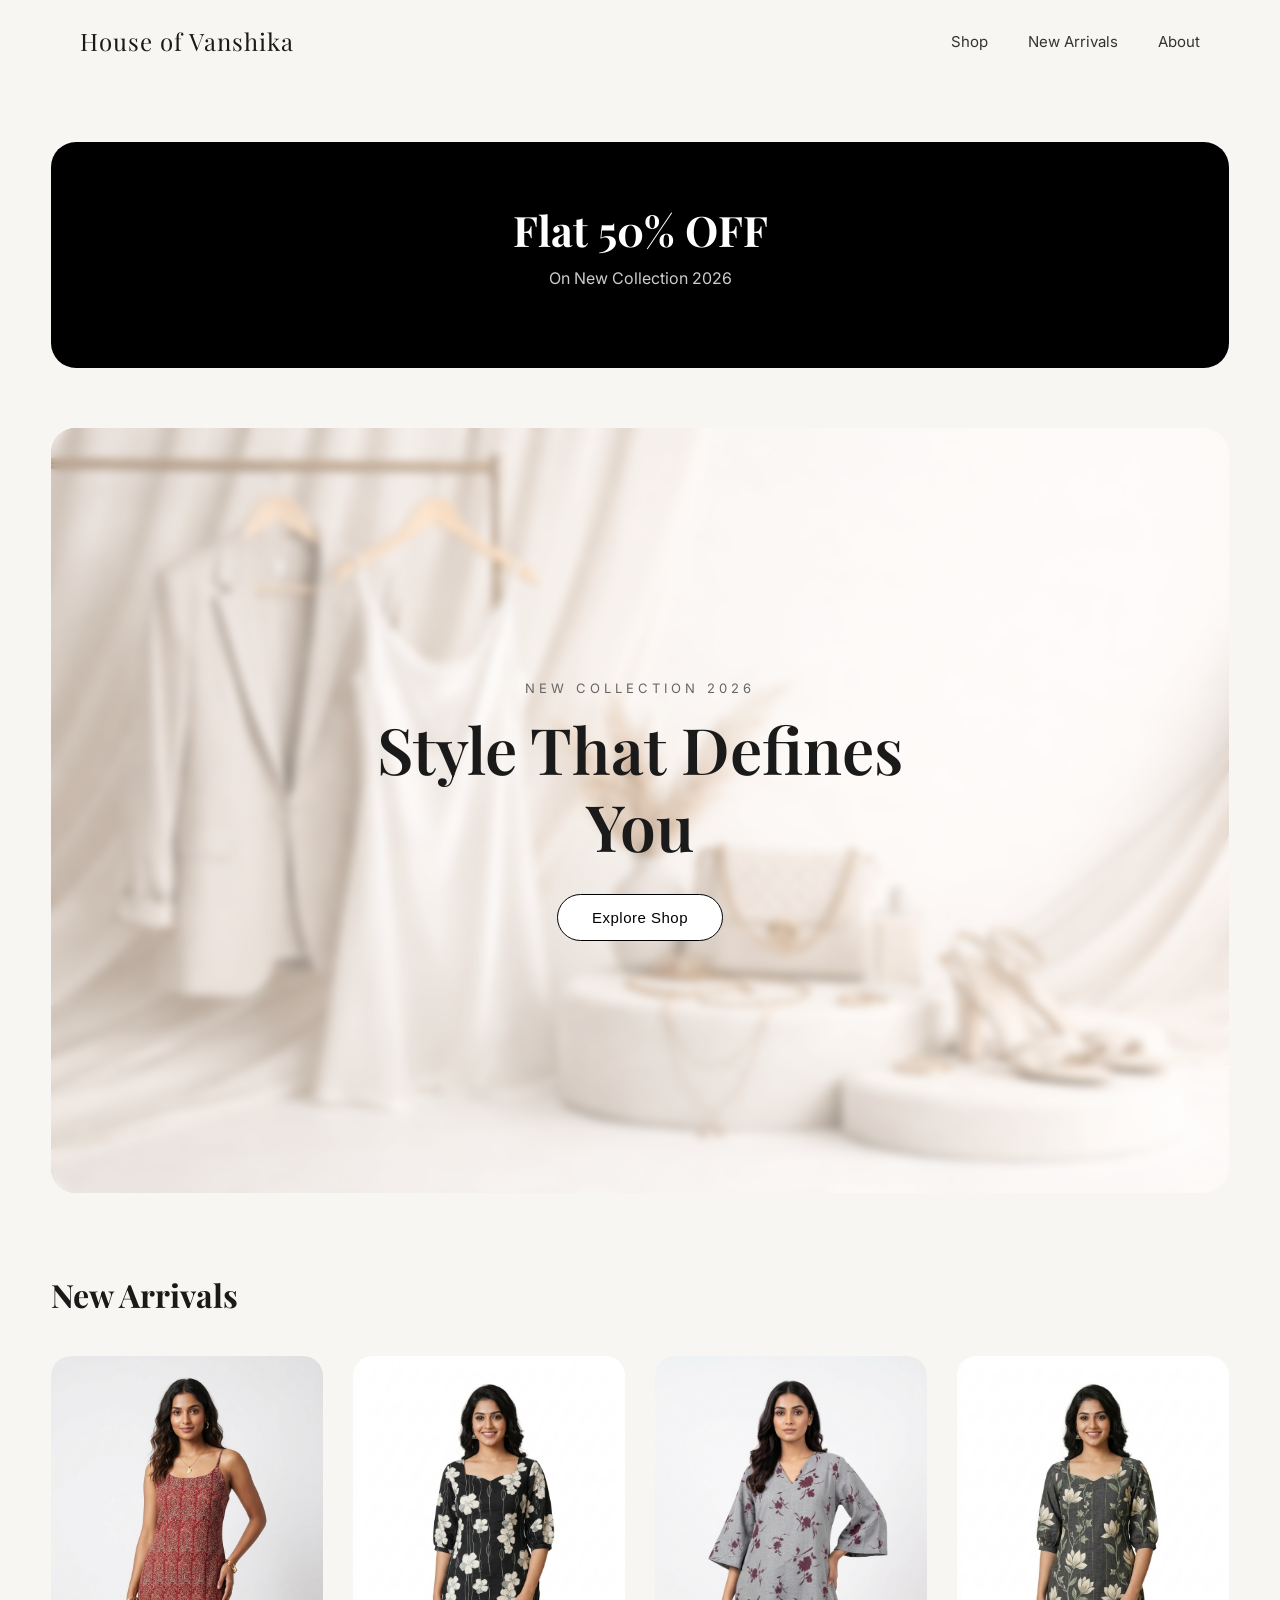
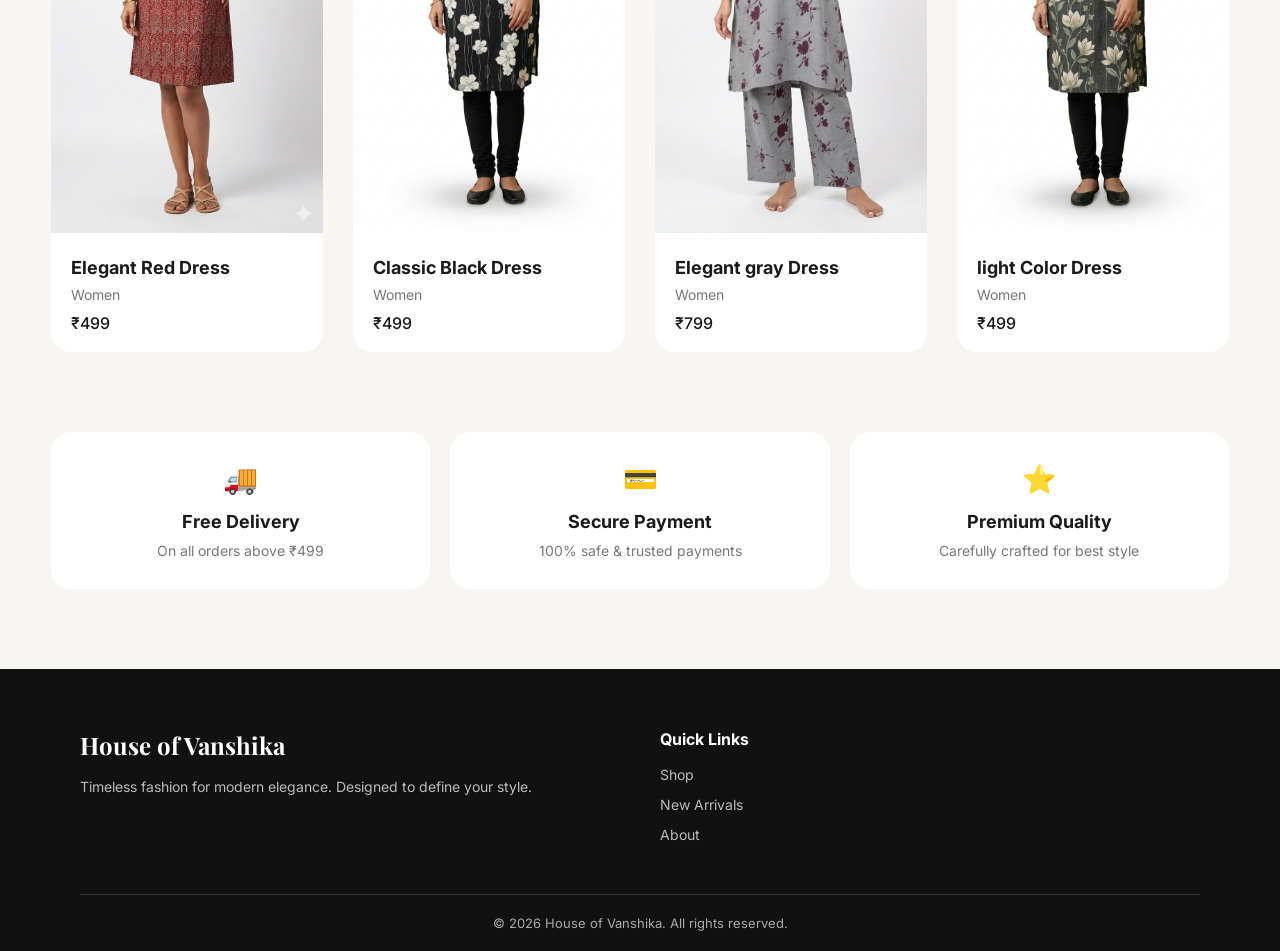
==== index.html @ 85616b70 "Add files via upload" ====
<!DOCTYPE html>
<html lang="en">
<head>
  <meta charset="UTF-8">
  <meta name="viewport" content="width=device-width, initial-scale=1.0">

  <title>House of Vanshika</title>

  <!-- Fonts -->
  <link href="https://fonts.googleapis.com/css2?family=Playfair+Display:wght@500;600&family=Inter:wght@300;400;500&display=swap" rel="stylesheet">

  <link rel="stylesheet" href=".//src/css/style.css">
</head>
<body>

  <!-- NAVBAR -->
  <nav class="navbar">
    <div class="logo">House of Vanshika</div>

    <ul class="nav-links">
      <li><a href="./src/shop.html">Shop</a></li>
      <li><a href="#new">New Arrivals</a></li>
      <li><a href="./src/about.html">About</a></li>
    </ul>

   
  </nav>

  <section class="offer">
  <div class="offer-content">
    <h2>Flat 50% OFF</h2>
    <p>On New Collection 2026</p>
    
  </div>
</section>

  <!-- HERO -->
  <section class="hero">
    <div class="hero-content">
      <p class="tag">NEW COLLECTION 2026</p>
      <h1>Style That Defines You</h1>
      <a href="./src/shop.html">
      <button class="btn">Explore Shop</button>
      </a>
    </div>
  </section>







  <section class="products" id="new">
  <h2 class="section-title">New Arrivals</h2>

  <div class="product-container" id="productContainer">
    <!-- Cards will come from JS automatically -->
  </div>
</section>




<!-- WHY CHOOSE US -->
<section class="features">
  <div class="feature-box">
    <span>🚚</span>
    <h3>Free Delivery</h3>
    <p>On all orders above ₹499</p>
  </div>

  <div class="feature-box">
    <span>💳</span>
    <h3>Secure Payment</h3>
    <p>100% safe & trusted payments</p>
  </div>

   <div class="feature-box">
    <span>⭐</span>
    <h3>Premium Quality</h3>
    <p>Carefully crafted for best style</p>
  </div>
</section>





<footer class="footer">
  <div class="footer-container">

    <!-- BRAND -->
    <div class="footer-col">
      <h2>House of Vanshika</h2>
      <p>Timeless fashion for modern elegance.  
      Designed to define your style.</p>
    </div>

    <!-- LINKS -->
    <div class="footer-col">
      <h3>Quick Links</h3>
      <ul>
        <li><a href="./src/shop.html">Shop</a></li>
        <li><a href="#new">New Arrivals</a></li>
        <li><a href="./src/about.html">About</a></li>
      </ul>
    </div>

   

    <!-- NEWSLETTER -->
  

  </div>

  <!-- BOTTOM -->
  <div class="footer-bottom">
    <p>© 2026 House of Vanshika. All rights reserved.</p>
  </div>
</footer>



<script src="./src/js/script.js"></script>
</body>
</html>
---- src/css/style.css ----
* {
  margin: 0;
  padding: 0;
  box-sizing: border-box;
}

html {
  scroll-behavior: smooth;
}

body {
  background: #f8f6f2;
  font-family: 'Inter', sans-serif;
  color: #1a1a1a;
}

/* NAVBAR */
.navbar {
  display: flex;
  justify-content: space-between;
  align-items: center;
  padding: 25px 80px;
  background: transparent;
}

.logo {
  font-family: 'Playfair Display', serif;
  font-size: 24px;
  letter-spacing: 1px;
}

.nav-links {
  display: flex;
  list-style: none;
  gap: 40px;
}

.nav-links a {
  text-decoration: none;
  color: #333;
  font-size: 15px;
  position: relative;
}

/* underline animation */
.nav-links a::after {
  content: "";
  position: absolute;
  width: 0%;
  height: 1px;
  bottom: -5px;
  left: 0;
  background: #000;
  transition: 0.3s;
}

.nav-links a:hover::after {
  width: 100%;
}

.icons span {
  margin-left: 20px;
  font-size: 18px;
  cursor: pointer;
}

/* HERO */
.hero {
  width: 92%;
  height: 85vh;
  margin: auto;
  border-radius: 25px;

  background: url('/images/bg_img.png') center/cover no-repeat;

  position: relative;
  display: flex;
  align-items: center;
  justify-content: center;

  overflow: hidden;
}

/* soft overlay */
.hero::before {
  content: "";
  position: absolute;
  inset: 0;
  background: rgba(255, 255, 255, 0.35);
  backdrop-filter: blur(4px);
}

/* CONTENT */
.hero-content {
  position: relative;
  text-align: center;
  max-width: 600px;
}

.tag {
  font-size: 13px;
  letter-spacing: 4px;
  color: #666;
  margin-bottom: 15px;
}

.hero h1 {
  font-family: 'Playfair Display', serif;
  font-size: 64px;
  font-weight: 600;
  line-height: 1.2;
  margin-bottom: 30px;
}

/* BUTTON */
.btn {
  padding: 14px 34px;
  border-radius: 50px;
  border: 1px solid #000;
  background: #fff;
  font-size: 15px;
  letter-spacing: 0.5px;
  cursor: pointer;
  transition: all 0.35s ease;
}

/* premium hover */
.btn:hover {
  background: #000;
  color: #fff;
  transform: translateY(-2px);
  box-shadow: 0 10px 25px rgba(0,0,0,0.15);
}

/* RESPONSIVE */
@media (max-width: 768px) {
  .navbar {
    padding: 20px 30px;
  }

  .nav-links {
    display: none;
  }

  .hero h1 {
    font-size: 40px;
  }
}


/* PRODUCTS SECTION */
.products {
  width: 92%;
  margin: 80px auto;
}

.section-title {
  font-family: 'Playfair Display', serif;
  font-size: 32px;
  margin-bottom: 40px;
}

/* GRID */
.product-container {
  display: grid;
  grid-template-columns: repeat(auto-fit, minmax(250px, 1fr));
  gap: 30px;
}

/* CARD */
.card {
  background: #fff;
  border-radius: 20px;
  overflow: hidden;
  transition: 0.4s ease;
  cursor: pointer;
}

/* IMAGE */
.card img {
  width: 100%;
  height: 80%;
  object-fit: cover;
}

/* CONTENT */
.card-content {
  padding: 20px;
}

.card-content h3 {
  font-size: 18px;
  margin-bottom: 8px;
}

.card-content p {
  color: #777;
  font-size: 14px;
}

.price {
  margin-top: 10px;
  font-weight: 500;
}

/* HOVER EFFECT */
.card:hover {
  transform: translateY(-10px);
  box-shadow: 0 15px 40px rgba(0,0,0,0.1);
}



/* FEATURES SECTION */
.features {
  width: 92%;
  margin: 60px auto;
  display: flex;
  justify-content: space-between;
  text-align: center;
  gap: 20px;
}

.feature-box {
  flex: 1;
  background: #fff;
  padding: 30px;
  border-radius: 20px;
  transition: 0.3s;
}

.feature-box span {
  font-size: 28px;
}

.feature-box h3 {
  margin: 15px 0 10px;
  font-size: 18px;
}

.feature-box p {
  font-size: 14px;
  color: #777;
}

.feature-box:hover {
  transform: translateY(-8px);
  box-shadow: 0 10px 30px rgba(0,0,0,0.08);
}


/* OFFER SECTION */
.offer {
  width: 92%;
  margin: 60px auto;
  border-radius: 25px;
  background: #000;
  color: #fff;
  text-align: center;
  padding: 60px 20px;
}

.offer h2 {
  font-family: 'Playfair Display', serif;
  font-size: 42px;
  margin-bottom: 10px;
}

.offer p {
  margin-bottom: 20px;
  color: #ccc;
}

.offer .btn {
  background: #fff;
  color: #000;
}

.offer .btn:hover {
  background: #ddd;
}


/* MOBILE FIX */
@media (max-width: 768px) {
  .features {
    flex-direction: column;
  }
}


/* FOOTER */
.footer {
  background: #111;
  color: #fff;
  padding: 60px 80px 20px;
  margin-top: 80px;
}

.footer-container {
  display: grid;
  grid-template-columns: repeat(auto-fit, minmax(220px, 1fr));
  gap: 40px;
}

/* COLUMN */
.footer-col h2 {
  font-family: 'Playfair Display', serif;
  margin-bottom: 15px;
}

.footer-col h3 {
  margin-bottom: 15px;
  font-size: 16px;
}

.footer-col p {
  font-size: 14px;
  color: #bbb;
  line-height: 1.6;
}

/* LINKS */
.footer-col ul {
  list-style: none;
}

.footer-col ul li {
  margin-bottom: 10px;
}

.footer-col ul a {
  text-decoration: none;
  color: #bbb;
  font-size: 14px;
  transition: 0.3s;
}

.footer-col ul a:hover {
  color: #fff;
  padding-left: 5px;
}

/* NEWSLETTER */
.newsletter-box {
  display: flex;
  margin-top: 10px;
}

.newsletter-box input {
  flex: 1;
  padding: 10px;
  border: none;
  outline: none;
  border-radius: 5px 0 0 5px;
}

.newsletter-box button {
  padding: 10px 15px;
  border: none;
  background: #fff;
  cursor: pointer;
  border-radius: 0 5px 5px 0;
}

/* BOTTOM */
.footer-bottom {
  border-top: 1px solid #333;
  margin-top: 40px;
  padding-top: 20px;
  text-align: center;
  font-size: 13px;
  color: #aaa;
}

/* MOBILE */
@media (max-width: 768px) {
  .footer {
    padding: 40px 20px;
  }
}
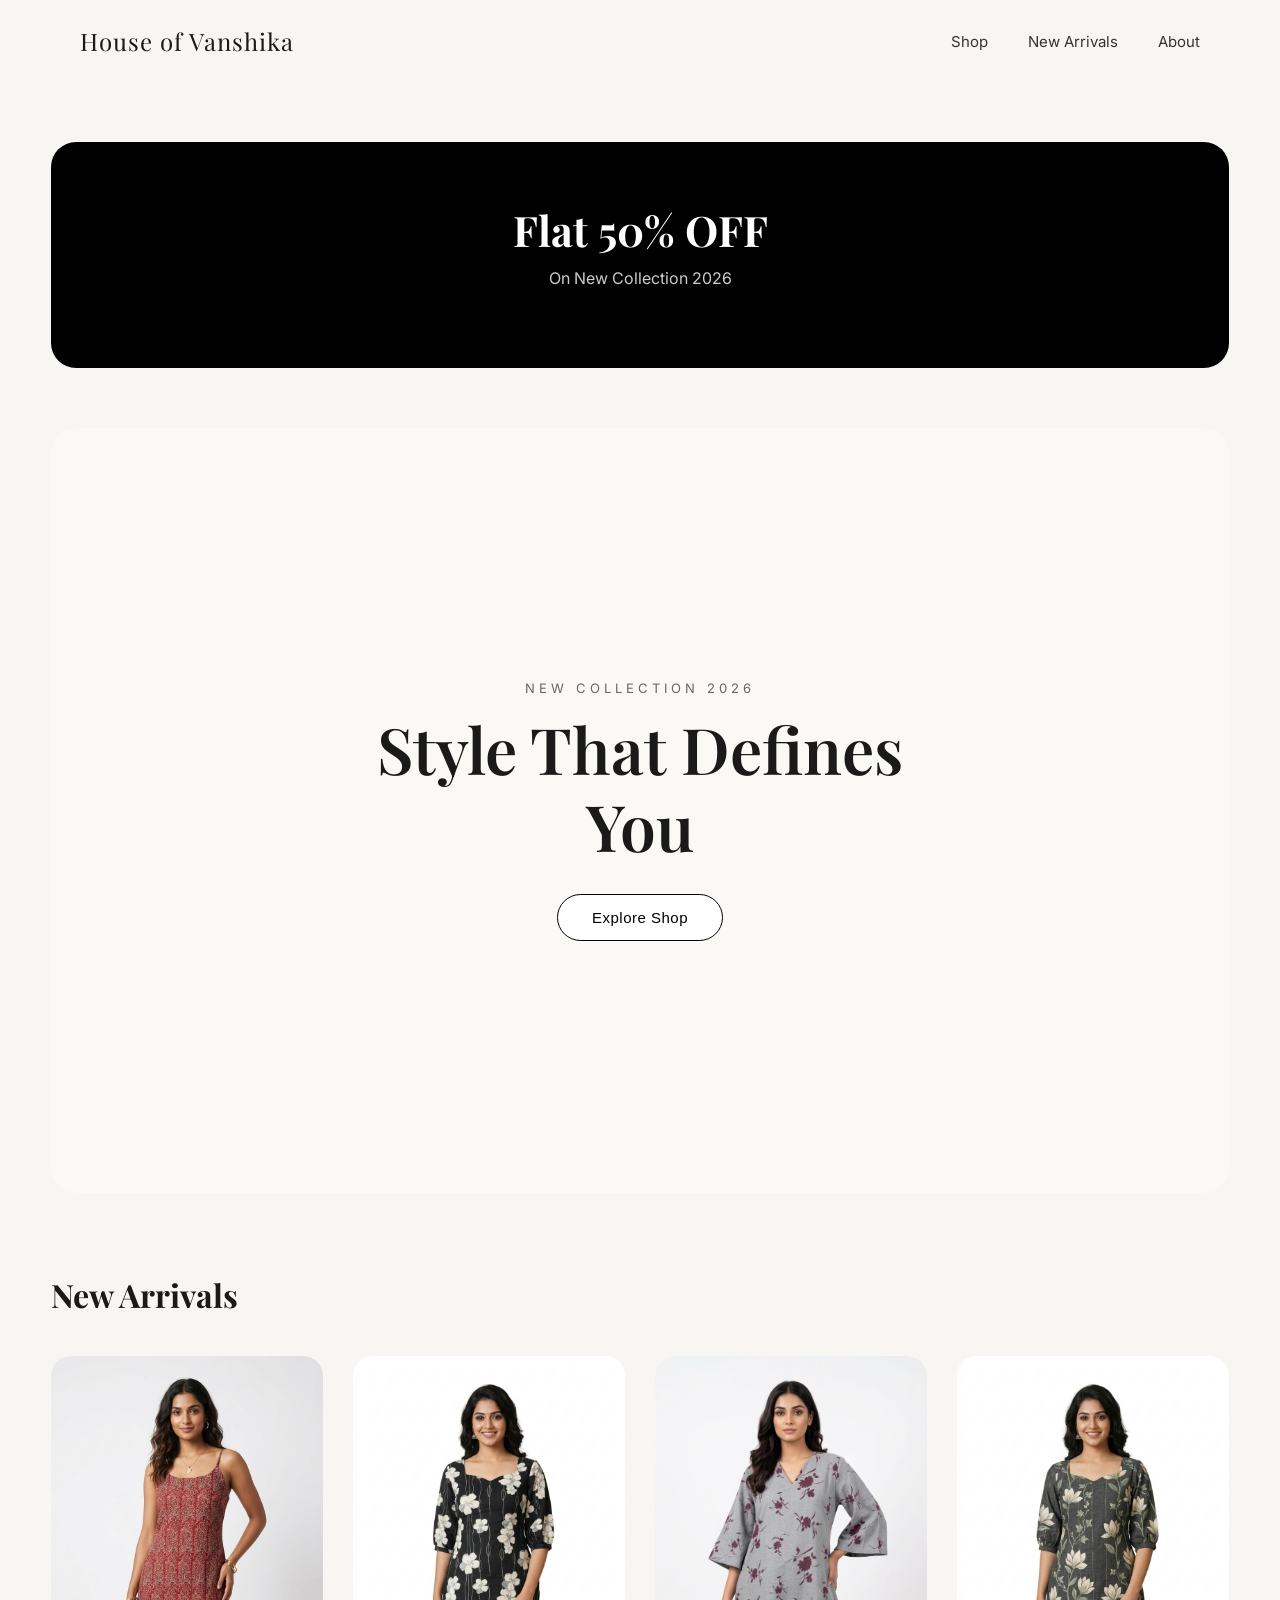
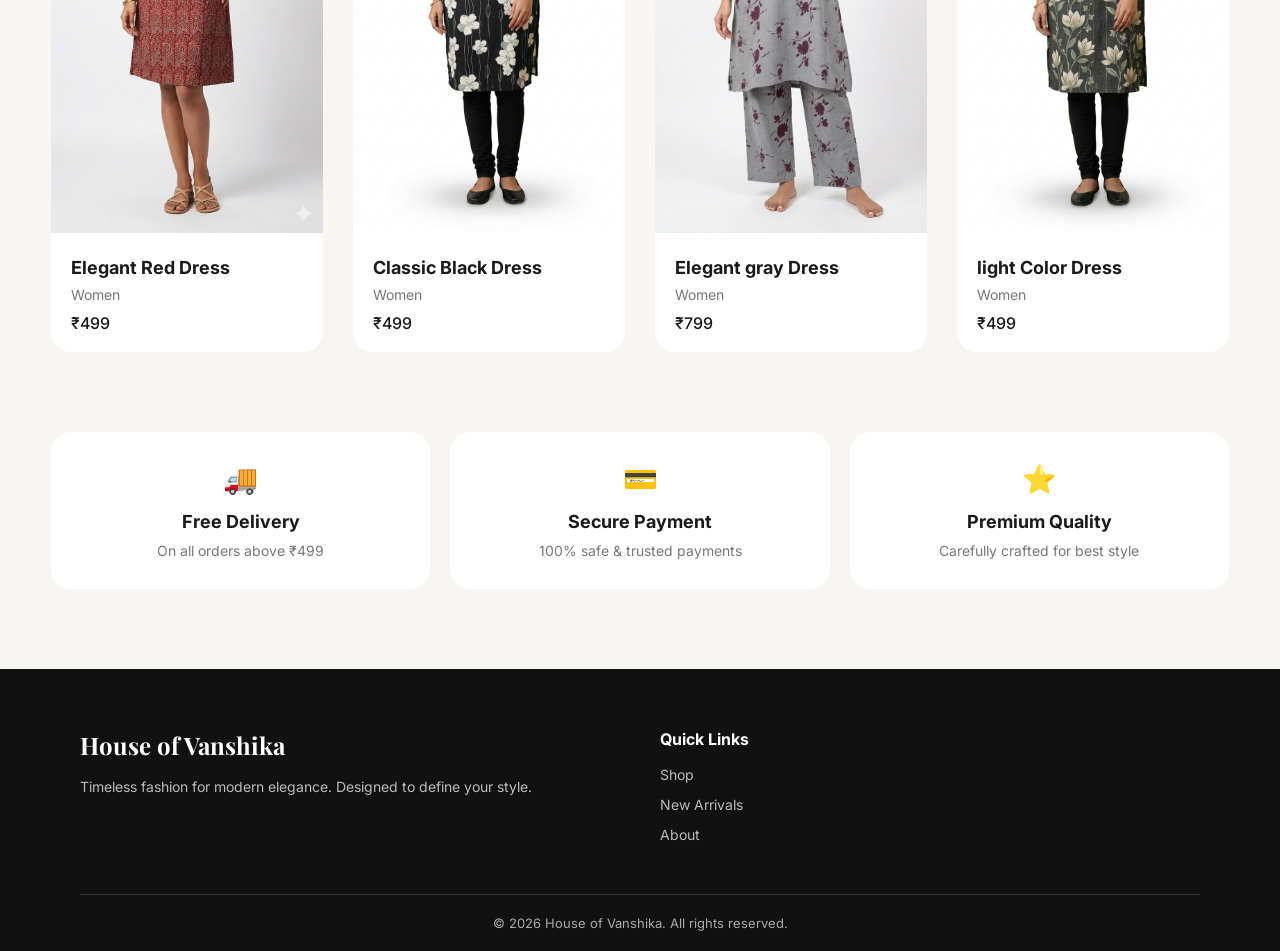
==== commit b0fb79f1: "Update index.html css" ====
--- a/index.html
+++ b/index.html
@@ -9,7 +9,7 @@
   <!-- Fonts -->
   <link href="https://fonts.googleapis.com/css2?family=Playfair+Display:wght@500;600&family=Inter:wght@300;400;500&display=swap" rel="stylesheet">
 
-  <link rel="stylesheet" href=".//src/css/style.css">
+  <link rel="stylesheet" href="src/css/style.css">
 </head>
 <body>
 
@@ -124,4 +124,4 @@
 
 <script src="./src/js/script.js"></script>
 </body>
-</html>+</html>
--- a/src/css/style.css
+++ b/src/css/style.css
@@ -71,7 +71,7 @@
   margin: auto;
   border-radius: 25px;
 
-  background: url('/images/bg_img.png') center/cover no-repeat;
+  background: url('../images/bg_img.png') center/cover no-repeat;
 
   position: relative;
   display: flex;
@@ -378,4 +378,4 @@
   .footer {
     padding: 40px 20px;
   }
-}+}
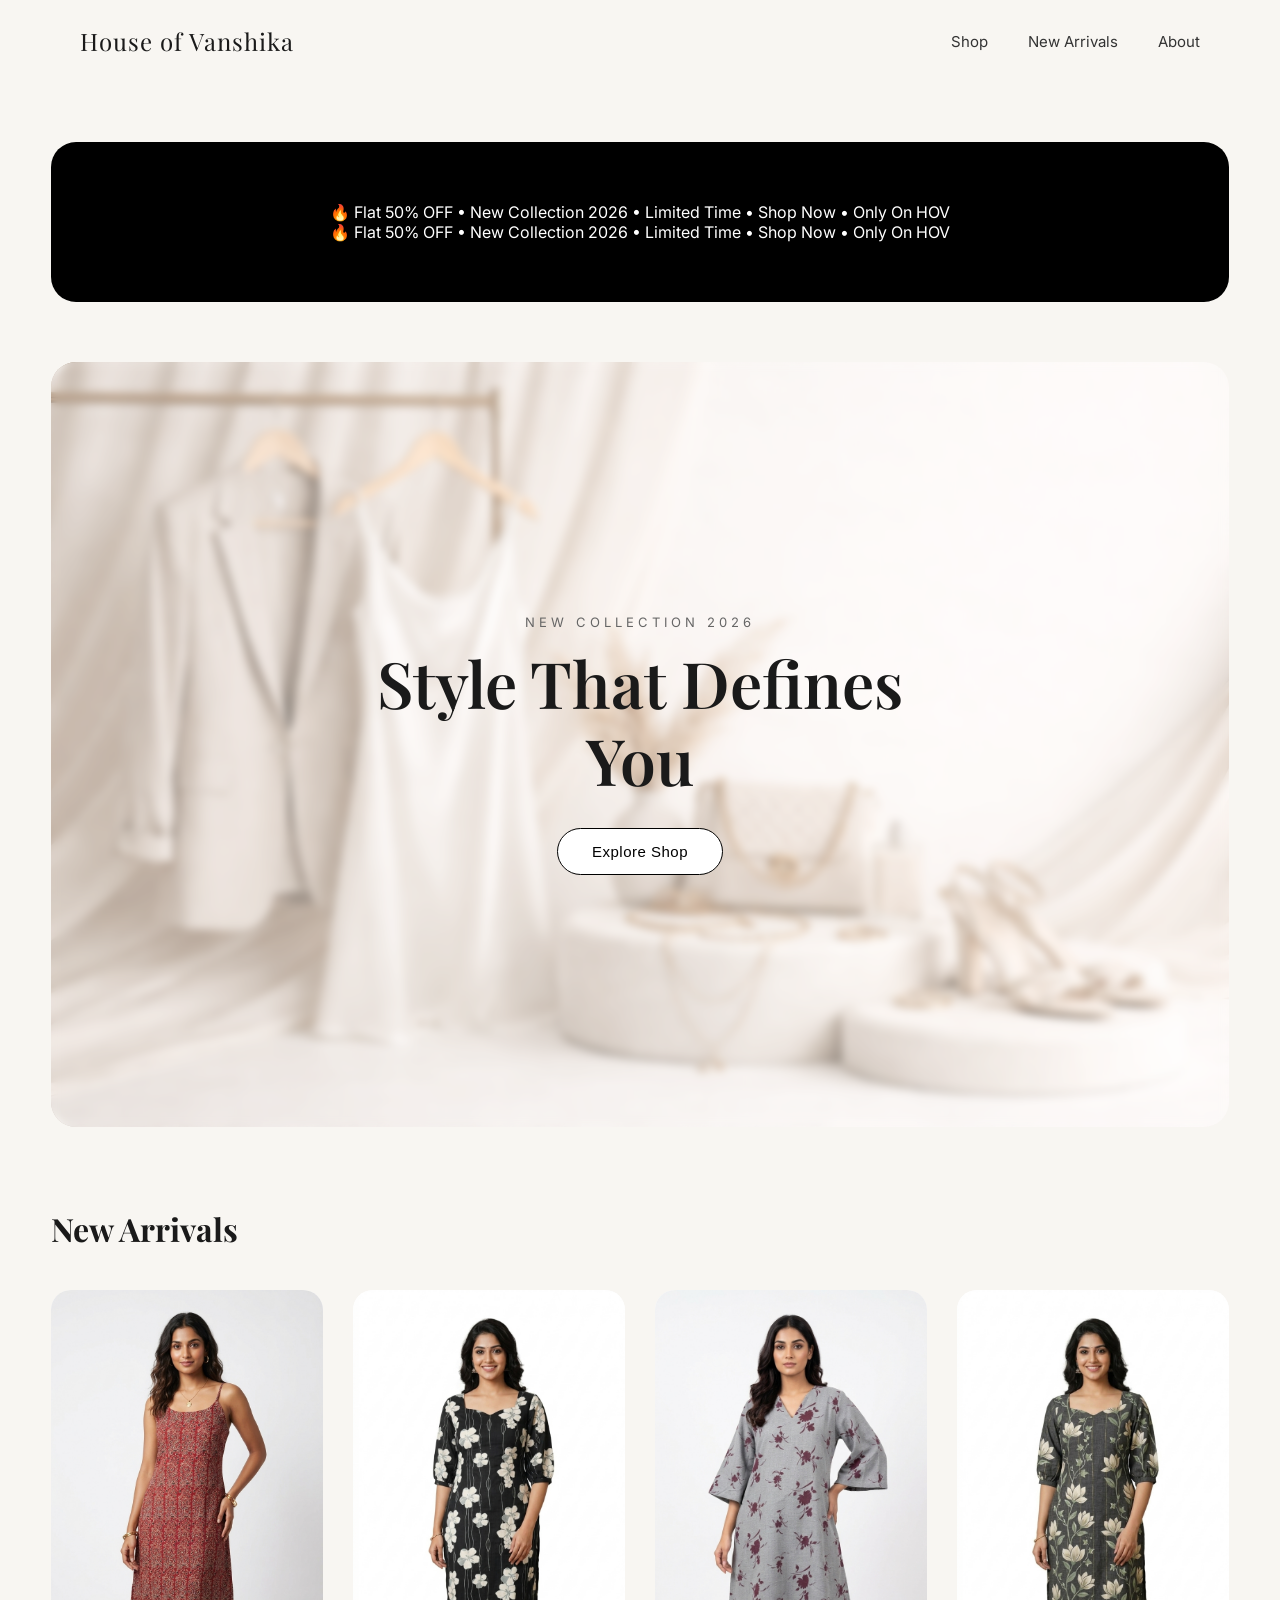
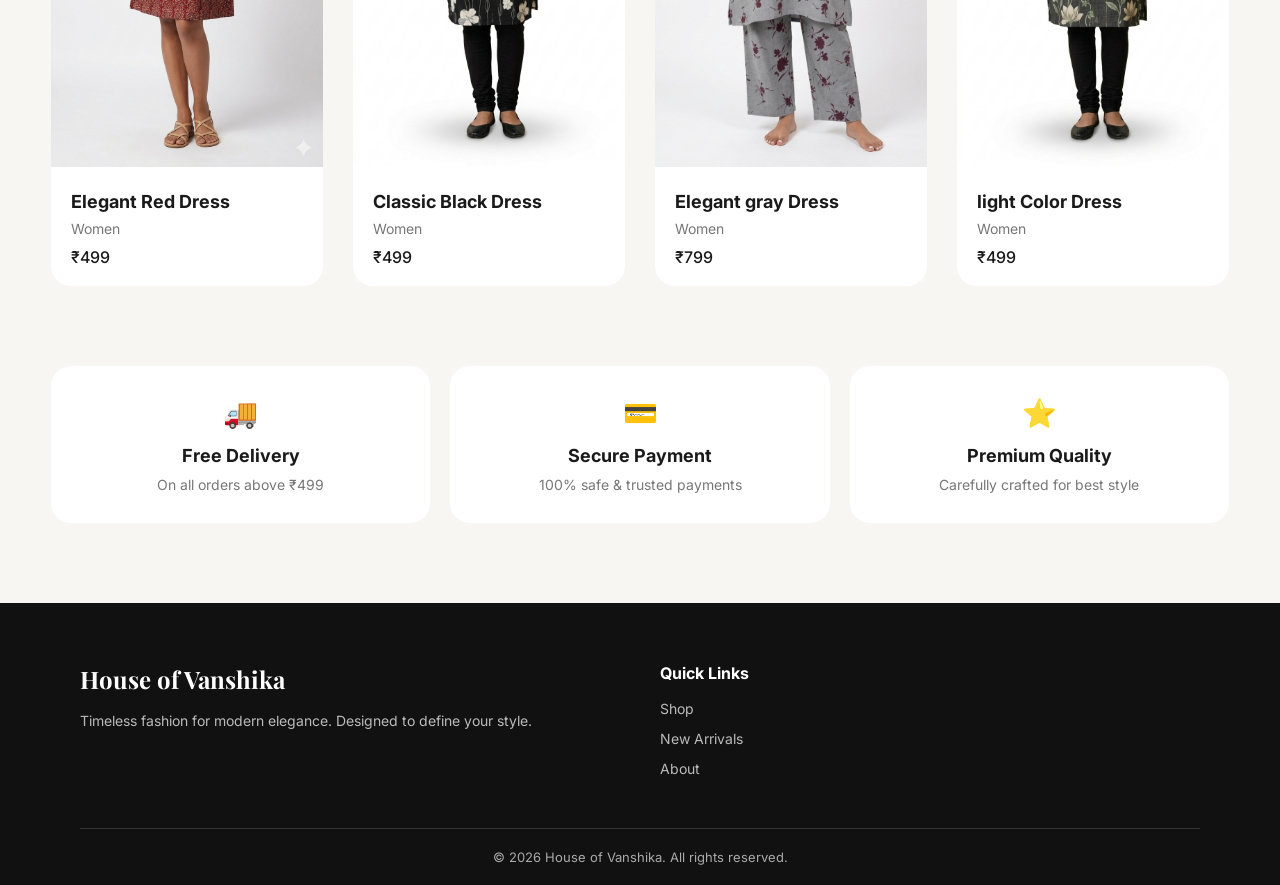
==== commit bf52264e: "Update index.html" ====
--- a/index.html
+++ b/index.html
@@ -27,10 +27,24 @@
   </nav>
 
   <section class="offer">
-  <div class="offer-content">
-    <h2>Flat 50% OFF</h2>
-    <p>On New Collection 2026</p>
-    
+  <div class="offer-track">
+    <div class="offer-content">
+      <span>🔥 Flat 50% OFF</span>
+      <span>• New Collection 2026</span>
+      <span>• Limited Time</span>
+      <span>• Shop Now</span>
+      <span>• Only On HOV</span>
+    </div>
+
+    <!-- Duplicate for seamless loop -->
+    <div class="offer-content">
+      <span>🔥 Flat 50% OFF</span>
+      <span>• New Collection 2026</span>
+      <span>• Limited Time</span>
+      <span>• Shop Now</span>
+      <span>• Only On HOV</span>
+
+    </div>
   </div>
 </section>
 
--- a/src/css/style.css
+++ b/src/css/style.css
@@ -71,7 +71,7 @@
   margin: auto;
   border-radius: 25px;
 
-  background: url('../images/bg_img.png') center/cover no-repeat;
+  background: url('../../images/bg_img.png') center/cover no-repeat;
 
   position: relative;
   display: flex;
